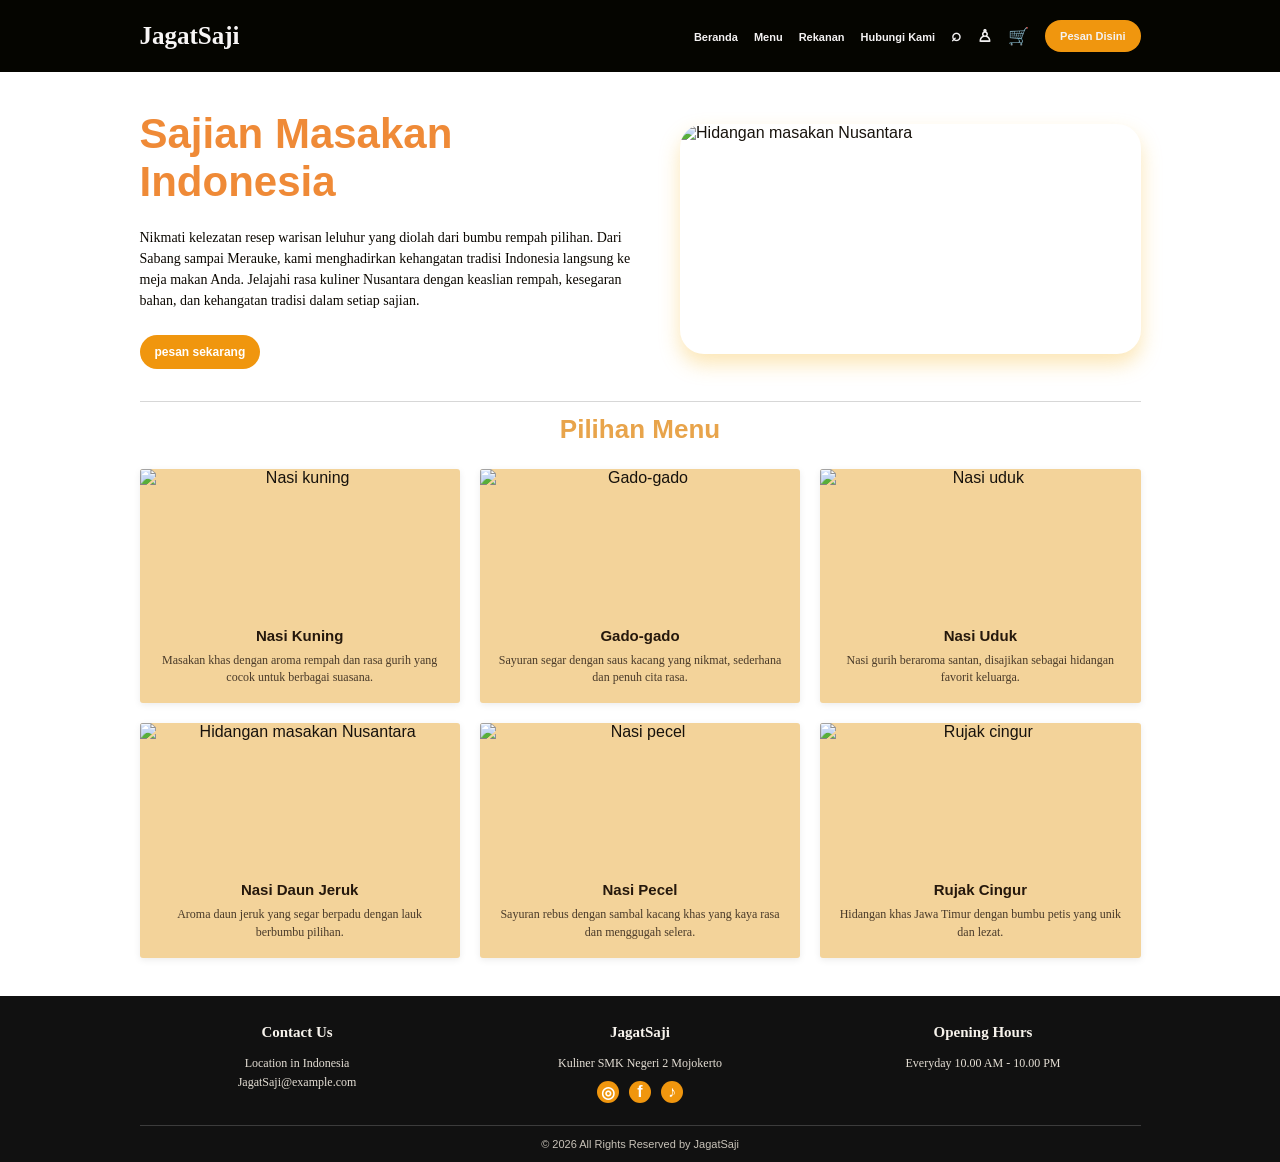
==== index.html @ e6f2bba4 "Update index.html" ====
<!DOCTYPE html>
<html lang="id">
<head>
    <meta charset="UTF-8">
    <meta name="viewport" content="width=device-width, initial-scale=1.0">
    <title>Jagat Saji</title>
    <link rel="stylesheet" href="style.css">
</head>
<body>
    <!-- navbar pembuka -->
    <nav>
        <div class="wrapper navbar">
            <div class="logo"><a href="#home">JagatSaji</a></div>
            <button class="menu-toggle" aria-label="Buka menu" aria-expanded="false">☰</button>
            <div class="menu">
                <ul>
                    <li><a href="#home">Beranda</a></li>
                    <li><a href="#online">Menu</a></li>
                    <li><a href="#offline">Rekanan</a></li>
                    <li><a href="#partner">Hubungi Kami</a></li>
                    <li><a class="icon-link" href="#online" aria-label="Cari">⌕</a></li>
                    <li><a class="icon-link" href="#partner" aria-label="Akun">♙</a></li>
                    <li><a class="icon-link" href="#online" aria-label="Keranjang">🛒</a></li>
                    <li><a href="#online" class="order">Pesan Disini</a></li>
                </ul>
            </div>
        </div>
    </nav>

    <!-- section banner -->
    <main>
        <div class="wrapper">
            <section id="home" class="hero">
                <div class="kolom">
                    <h1>Sajian Masakan Indonesia</h1>
                    <p class="deskripsi">Nikmati kelezatan resep warisan leluhur yang diolah dari bumbu rempah pilihan. Dari Sabang sampai Merauke, kami menghadirkan kehangatan tradisi Indonesia langsung ke meja makan Anda. Jelajahi rasa kuliner Nusantara dengan keaslian rempah, kesegaran bahan, dan kehangatan tradisi dalam setiap sajian.</p>
                    <a href="#online" class="reservasi">pesan sekarang</a>
                </div>
                <img class="gambar" src="images/nusantara.avif" alt="Hidangan masakan Nusantara">
            </section>

            <!-- pilihan menu -->
            <section id="online" class="menu-section">
                <h2>Pilihan Menu</h2>
                <div class="menu-grid">
                    <article class="menu-card">
                        <img src="images/nusantara.jpg" alt="Nasi kuning">
                        <div class="card-content">
                            <h3>Nasi Kuning</h3>
                            <p>Masakan khas dengan aroma rempah dan rasa gurih yang cocok untuk berbagai suasana.</p>
                        </div>
                    </article>
                    <article class="menu-card">
                        <img src="images/gado-gado.jpg" alt="Gado-gado">
                        <div class="card-content">
                            <h3>Gado-gado</h3>
                            <p>Sayuran segar dengan saus kacang yang nikmat, sederhana dan penuh cita rasa.</p>
                        </div>
                    </article>
                    <article class="menu-card">
                        <img src="images/nusantara.avif" alt="Nasi uduk">
                        <div class="card-content">
                            <h3>Nasi Uduk</h3>
                            <p>Nasi gurih beraroma santan, disajikan sebagai hidangan favorit keluarga.</p>
                        </div>
                    </article>
                    <article class="menu-card">
                        <img src="images/nusantara.avif" alt="Hidangan masakan Nusantara" alt="Nasi daun jeruk">
                        <div class="card-content">
                            <h3>Nasi Daun Jeruk</h3>
                            <p>Aroma daun jeruk yang segar berpadu dengan lauk berbumbu pilihan.</p>
                        </div>
                    </article>
                    <article class="menu-card">
                        <img src="images/nasi pecel.jpg" alt="Nasi pecel">
                        <div class="card-content">
                            <h3>Nasi Pecel</h3>
                            <p>Sayuran rebus dengan sambal kacang khas yang kaya rasa dan menggugah selera.</p>
                        </div>
                    </article>
                    <article class="menu-card">
                        <img src="images/gado-gado.jpg" alt="Rujak cingur">
                        <div class="card-content">
                            <h3>Rujak Cingur</h3>
                            <p>Hidangan khas Jawa Timur dengan bumbu petis yang unik dan lezat.</p>
                        </div>
                    </article>
                </div>
            </section>
        </div>
    </main>

    <!-- footer -->
    <footer id="partner">
        <div class="wrapper footer-grid">
            <div>
                <h3>Contact Us</h3>
                <p>Location in Indonesia</p>
                <p>JagatSaji@example.com</p>
            </div>
            <div id="offline">
                <h3>JagatSaji</h3>
                <p>Kuliner SMK Negeri 2 Mojokerto</p>
                <div class="socials"><a href="#partner" aria-label="Instagram">◎</a><a href="#partner" aria-label="Facebook">f</a><a href="#partner" aria-label="TikTok">♪</a></div>
            </div>
            <div>
                <h3>Opening Hours</h3>
                <p>Everyday 10.00 AM - 10.00 PM</p>
            </div>
        </div>
        <p class="copyright">© 2026 All Rights Reserved by JagatSaji</p>
    </footer>

    <script>
        const toggle = document.querySelector(".menu-toggle");
        const menu = document.querySelector(".menu");
        toggle.addEventListener("click", () => {
            const open = menu.classList.toggle("show");
            toggle.setAttribute("aria-expanded", open);
        });
    </script>
</body>
</html>
---- style.css ----
/* awal navbar */
* {
    box-sizing: border-box;
    text-decoration: none;
    margin: 0;
    padding: 0;
}
html { scroll-behavior: smooth; }
body {
    margin: 0;
    padding: 0;
    font-family: Arial, sans-serif;
    color: #17120c;
    background: #fff;
}
.wrapper {
    width: min(1001px, calc(100% - 40px));
    margin: auto;
    position: relative;
}
nav {
    width: 100%;
    background-color: rgb(5, 5, 0);
    position: sticky;
    top: 0;
    z-index: 10;
}
.navbar {
    min-height: 72px;
    display: flex;
    align-items: center;
    justify-content: space-between;
    gap: 20px;
}
.logo a {
    font-size: 25px;
    font-family: Cambria, Cochin, Georgia, "Times New Roman", serif;
    font-weight: 800;
    color: #f8f6f5;
    white-space: nowrap;
}
.menu ul {
    display: flex;
    align-items: center;
    gap: 16px;
    list-style: none;
}
.menu ul li a {
    color: rgb(244, 242, 242);
    font-size: 11px;
    font-weight: bold;
    white-space: nowrap;
}
.menu ul li a:hover { text-decoration: underline; }
.menu ul li .icon-link { font-size: 17px; }
a.order, a.reservasi {
    display: inline-block;
    background: #f0960e;
    border-radius: 20px;
    padding: 10px 15px;
    color: #fff;
    cursor: pointer;
    font-weight: bold;
}
.menu-toggle {
    display: none;
    border: 0;
    background: transparent;
    color: white;
    font-size: 27px;
    cursor: pointer;
}
/* akhir navbar */

/* awal banner */
.hero {
    display: flex;
    align-items: center;
    gap: 34px;
    padding: 38px 0 32px;
    border-bottom: 1px solid #d7d7d7;
}
.kolom { flex: 1; }
.kolom h1 {
    font-family: "Comic Sans MS", "Trebuchet MS", sans-serif;
    font-weight: 700;
    font-size: clamp(30px, 3.5vw, 42px);
    margin-bottom: 20px;
    color: rgba(237, 125, 33, 0.9);
    line-height: 1.15;
}
.kolom .deskripsi {
    font-size: 14px;
    font-family: "Times New Roman", serif;
    color: #0b0700;
    line-height: 1.5;
    margin-bottom: 24px;
}
.gambar {
    width: 46%;
    max-height: 310px;
    min-height: 230px;
    border-radius: 24px;
    object-fit: cover;
    box-shadow: 0 10px 20px rgba(246, 182, 44, 0.35);
    transition: transform 0.3s ease;
}
.gambar:hover { transform: translateY(-4px); }
a.reservasi {
    font-family: Verdana, Geneva, Tahoma, sans-serif;
    font-size: 12px;
}
/* akhir banner */

/* pilihan menu */
.menu-section { padding: 12px 0 38px; }
.menu-section h2 {
    text-align: center;
    color: #e8a44b;
    font-family: "Comic Sans MS", "Trebuchet MS", sans-serif;
    font-size: 26px;
    margin: 0 0 24px;
}
.menu-grid {
    display: grid;
    grid-template-columns: repeat(3, minmax(0, 1fr));
    gap: 20px;
}
.menu-card {
    overflow: hidden;
    background: #f3d39a;
    border-radius: 3px;
    text-align: center;
    box-shadow: 0 2px 7px rgba(0, 0, 0, .08);
    transition: transform .2s ease, box-shadow .2s ease;
}
.menu-card:hover {
    transform: translateY(-4px);
    box-shadow: 0 8px 18px rgba(0, 0, 0, .13);
}
.menu-card img {
    display: block;
    width: 100%;
    height: 145px;
    object-fit: cover;
}
.card-content { padding: 13px 14px 17px; }
.card-content h3 {
    font-size: 15px;
    margin-bottom: 8px;
    color: #25180c;
}
.card-content p {
    font-family: "Times New Roman", serif;
    font-size: 12px;
    line-height: 1.45;
    color: #493a29;
}
/* footer */
footer {
    background: #111;
    color: #f7f3ec;
    padding: 28px 0 12px;
}
.footer-grid {
    display: grid;
    grid-template-columns: repeat(3, 1fr);
    gap: 28px;
    text-align: center;
}
.footer-grid h3 {
    font-family: Georgia, serif;
    font-size: 15px;
    margin-bottom: 13px;
}
.footer-grid p {
    font-family: "Times New Roman", serif;
    font-size: 12px;
    line-height: 1.6;
    color: #e5dfd5;
}
.socials { display: flex; justify-content: center; gap: 10px; margin-top: 8px; }
.socials a {
    display: inline-grid;
    place-items: center;
    width: 22px;
    height: 22px;
    border-radius: 50%;
    background: #f0960e;
    color: white;
    font-weight: bold;
}
.copyright {
    text-align: center;
    border-top: 1px solid #3c3c3c;
    margin: 22px auto 0;
    padding-top: 12px;
    font-size: 11px;
    color: #c8c2b8;
    width: min(1001px, calc(100% - 40px));
}

@media (max-width: 800px) {
    .wrapper { width: min(100% - 32px, 600px); }
    .navbar { min-height: 65px; flex-wrap: wrap; }
    .menu-toggle { display: block; }
    .menu { display: none; width: 100%; padding: 0 0 16px; }
    .menu.show { display: block; }
    .menu ul { align-items: stretch; flex-direction: column; gap: 17px; }
    .menu ul li a { font-size: 14px; }
    .menu ul li .icon-link { display: none; }
    .menu ul li a.order { display: inline-block; width: fit-content; }
    .hero { flex-direction: column; align-items: stretch; gap: 24px; padding-top: 30px; }
    .gambar { width: 100%; max-height: 330px; }
    .kolom h1 { max-width: 450px; }
    .menu-grid { grid-template-columns: repeat(2, minmax(0, 1fr)); }
}
@media (max-width: 500px) {
    .menu-grid { grid-template-columns: 1fr; }
    .menu-card img { height: 190px; }
    .footer-grid { grid-template-columns: 1fr; gap: 24px; }
    .kolom h1 { font-size: 32px; }
}
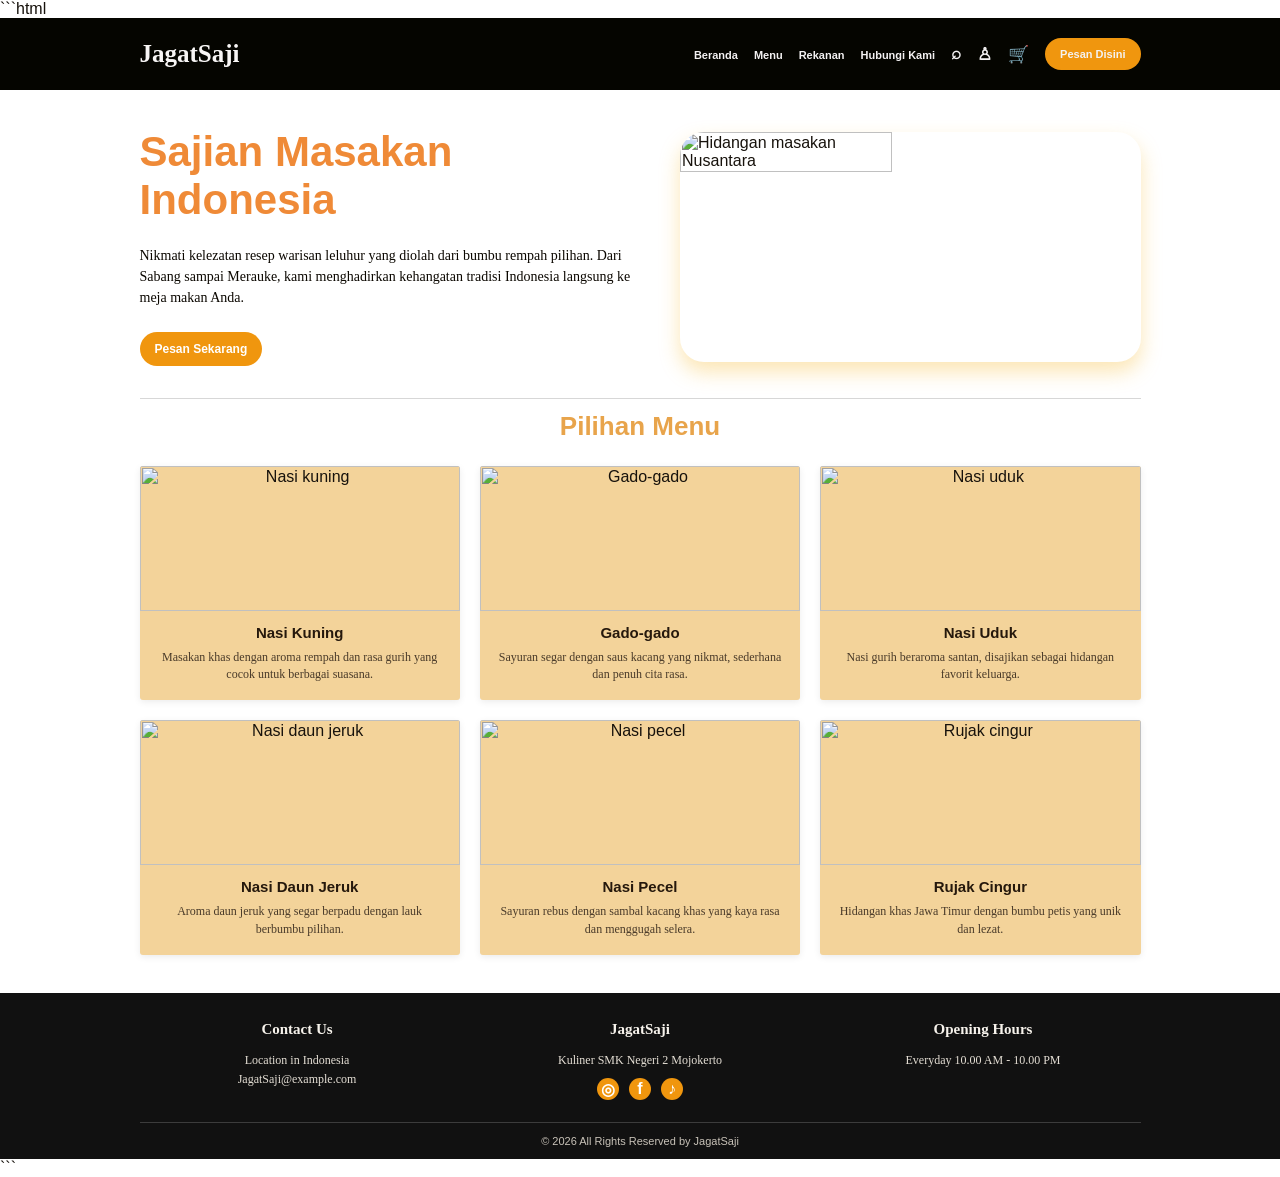
==== commit 6f0afd07: "Update index.html" ====
--- a/index.html
+++ b/index.html
@@ -1,3 +1,4 @@
+```html
 <!DOCTYPE html>
 <html lang="id">
 <head>
@@ -7,11 +8,13 @@
     <link rel="stylesheet" href="style.css">
 </head>
 <body>
-    <!-- navbar pembuka -->
     <nav>
         <div class="wrapper navbar">
             <div class="logo"><a href="#home">JagatSaji</a></div>
-            <button class="menu-toggle" aria-label="Buka menu" aria-expanded="false">☰</button>
+
+            <button class="menu-toggle" aria-label="Buka menu"
+                    aria-expanded="false">☰</button>
+
             <div class="menu">
                 <ul>
                     <li><a href="#home">Beranda</a></li>
@@ -27,70 +30,120 @@
         </div>
     </nav>
 
-    <!-- section banner -->
     <main>
         <div class="wrapper">
+
+            <!-- Banner utama -->
             <section id="home" class="hero">
                 <div class="kolom">
                     <h1>Sajian Masakan Indonesia</h1>
-                    <p class="deskripsi">Nikmati kelezatan resep warisan leluhur yang diolah dari bumbu rempah pilihan. Dari Sabang sampai Merauke, kami menghadirkan kehangatan tradisi Indonesia langsung ke meja makan Anda. Jelajahi rasa kuliner Nusantara dengan keaslian rempah, kesegaran bahan, dan kehangatan tradisi dalam setiap sajian.</p>
-                    <a href="#online" class="reservasi">pesan sekarang</a>
+                    <p class="deskripsi">
+                        Nikmati kelezatan resep warisan leluhur yang diolah
+                        dari bumbu rempah pilihan. Dari Sabang sampai Merauke,
+                        kami menghadirkan kehangatan tradisi Indonesia
+                        langsung ke meja makan Anda.
+                    </p>
+                    <a href="#online" class="reservasi">Pesan Sekarang</a>
                 </div>
-                <img class="gambar" src="images/nusantara.avif" alt="Hidangan masakan Nusantara">
+
+                <img
+                    class="gambar"
+                    src="./images/nusantara.avif"
+                    alt="Hidangan masakan Nusantara"
+                    onerror="this.onerror=null;this.src='https://images.unsplash.com/photo-1547592180-85f173990554?auto=format&fit=crop&w=1000&q=80';"
+                >
             </section>
 
-            <!-- pilihan menu -->
+            <!-- Pilihan menu -->
             <section id="online" class="menu-section">
                 <h2>Pilihan Menu</h2>
+
                 <div class="menu-grid">
+
                     <article class="menu-card">
-                        <img src="images/nusantara.jpg" alt="Nasi kuning">
+                        <img
+                            src="./images/nusantara.jpg"
+                            alt="Nasi kuning"
+                            loading="lazy"
+                            onerror="this.onerror=null;this.src='https://images.unsplash.com/photo-1512058564366-18510be2db19?auto=format&fit=crop&w=800&q=80';"
+                        >
                         <div class="card-content">
                             <h3>Nasi Kuning</h3>
                             <p>Masakan khas dengan aroma rempah dan rasa gurih yang cocok untuk berbagai suasana.</p>
                         </div>
                     </article>
+
                     <article class="menu-card">
-                        <img src="images/gado-gado.jpg" alt="Gado-gado">
+                        <img
+                            src="./images/gado-gado.jpg"
+                            alt="Gado-gado"
+                            loading="lazy"
+                            onerror="this.onerror=null;this.src='https://images.unsplash.com/photo-1512621776951-a57141f2eefd?auto=format&fit=crop&w=800&q=80';"
+                        >
                         <div class="card-content">
                             <h3>Gado-gado</h3>
                             <p>Sayuran segar dengan saus kacang yang nikmat, sederhana dan penuh cita rasa.</p>
                         </div>
                     </article>
+
                     <article class="menu-card">
-                        <img src="images/nusantara.avif" alt="Nasi uduk">
+                        <img
+                            src="./images/nasi-uduk.jpg"
+                            alt="Nasi uduk"
+                            loading="lazy"
+                            onerror="this.onerror=null;this.src='https://images.unsplash.com/photo-1512058564366-18510be2db19?auto=format&fit=crop&w=800&q=80';"
+                        >
                         <div class="card-content">
                             <h3>Nasi Uduk</h3>
                             <p>Nasi gurih beraroma santan, disajikan sebagai hidangan favorit keluarga.</p>
                         </div>
                     </article>
+
                     <article class="menu-card">
-                        <img src="images/nusantara.avif" alt="Hidangan masakan Nusantara" alt="Nasi daun jeruk">
+                        <img
+                            src="./images/nasi-daun-jeruk.jpg"
+                            alt="Nasi daun jeruk"
+                            loading="lazy"
+                            onerror="this.onerror=null;this.src='https://images.unsplash.com/photo-1547592180-85f173990554?auto=format&fit=crop&w=800&q=80';"
+                        >
                         <div class="card-content">
                             <h3>Nasi Daun Jeruk</h3>
                             <p>Aroma daun jeruk yang segar berpadu dengan lauk berbumbu pilihan.</p>
                         </div>
                     </article>
+
                     <article class="menu-card">
-                        <img src="images/nasi pecel.jpg" alt="Nasi pecel">
+                        <img
+                            src="./images/nasi-pecel.jpg"
+                            alt="Nasi pecel"
+                            loading="lazy"
+                            onerror="this.onerror=null;this.src='https://images.unsplash.com/photo-1512621776951-a57141f2eefd?auto=format&fit=crop&w=800&q=80';"
+                        >
                         <div class="card-content">
                             <h3>Nasi Pecel</h3>
                             <p>Sayuran rebus dengan sambal kacang khas yang kaya rasa dan menggugah selera.</p>
                         </div>
                     </article>
+
                     <article class="menu-card">
-                        <img src="images/gado-gado.jpg" alt="Rujak cingur">
+                        <img
+                            src="./images/rujak-cingur.jpg"
+                            alt="Rujak cingur"
+                            loading="lazy"
+                            onerror="this.onerror=null;this.src='https://images.unsplash.com/photo-1547592180-85f173990554?auto=format&fit=crop&w=800&q=80';"
+                        >
                         <div class="card-content">
                             <h3>Rujak Cingur</h3>
                             <p>Hidangan khas Jawa Timur dengan bumbu petis yang unik dan lezat.</p>
                         </div>
                     </article>
+
                 </div>
             </section>
         </div>
     </main>
 
-    <!-- footer -->
+    <!-- Footer -->
     <footer id="partner">
         <div class="wrapper footer-grid">
             <div>
@@ -98,26 +151,35 @@
                 <p>Location in Indonesia</p>
                 <p>JagatSaji@example.com</p>
             </div>
+
             <div id="offline">
                 <h3>JagatSaji</h3>
                 <p>Kuliner SMK Negeri 2 Mojokerto</p>
-                <div class="socials"><a href="#partner" aria-label="Instagram">◎</a><a href="#partner" aria-label="Facebook">f</a><a href="#partner" aria-label="TikTok">♪</a></div>
+                <div class="socials">
+                    <a href="#partner" aria-label="Instagram">◎</a>
+                    <a href="#partner" aria-label="Facebook">f</a>
+                    <a href="#partner" aria-label="TikTok">♪</a>
+                </div>
             </div>
+
             <div>
                 <h3>Opening Hours</h3>
                 <p>Everyday 10.00 AM - 10.00 PM</p>
             </div>
         </div>
+
         <p class="copyright">© 2026 All Rights Reserved by JagatSaji</p>
     </footer>
 
     <script>
         const toggle = document.querySelector(".menu-toggle");
         const menu = document.querySelector(".menu");
+
         toggle.addEventListener("click", () => {
             const open = menu.classList.toggle("show");
-            toggle.setAttribute("aria-expanded", open);
+            toggle.setAttribute("aria-expanded", String(open));
         });
     </script>
 </body>
 </html>
+```
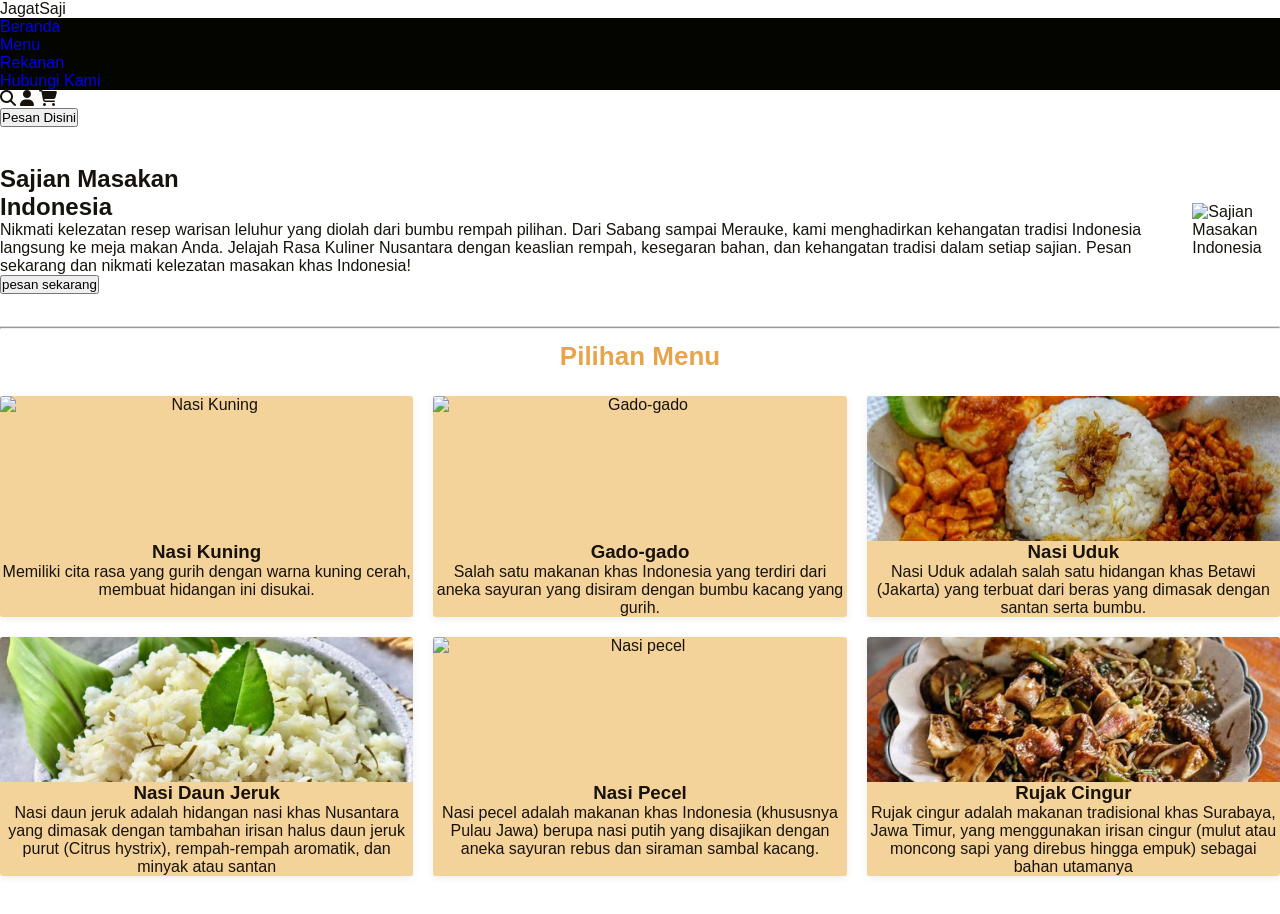
==== commit ccde7293: "Update index.html" ====
--- a/index.html
+++ b/index.html
@@ -1,185 +1,101 @@
-```html
 <!DOCTYPE html>
 <html lang="id">
 <head>
     <meta charset="UTF-8">
     <meta name="viewport" content="width=device-width, initial-scale=1.0">
-    <title>Jagat Saji</title>
+    <title>JagatSaji - Katalog Menu</title>
+    <link href="https://fonts.googleapis.com/css2?family=Poppins:wght@400;500;600;700&display=swap" rel="stylesheet">
+    <link rel="stylesheet" href="https://cdnjs.cloudflare.com/ajax/libs/font-awesome/6.4.0/css/all.min.css">
     <link rel="stylesheet" href="style.css">
 </head>
 <body>
-    <nav>
-        <div class="wrapper navbar">
-            <div class="logo"><a href="#home">JagatSaji</a></div>
+  
+    <header>
+        <div class="logo">JagatSaji</div>
+        <nav>
+            <ul>
+                <li><a href="#" class="active">Beranda</a></li>
+                <li><a href="#">Menu</a></li>
+                <li><a href="#">Rekanan</a></li>
+                <li><a href="#">Hubungi Kami</a></li>
+            </ul>
+        </nav>
+        <div class="header-right">
+            <div class="icons">
+                <i class="fas fa-search"></i>
+                <i class="fas fa-user"></i>
+                <i class="fas fa-shopping-cart"></i>
+            </div>
+            <button class="btn-order">Pesan Disini</button>
+        </div>
+    </header>
 
-            <button class="menu-toggle" aria-label="Buka menu"
-                    aria-expanded="false">☰</button>
+    <main class="container">
+        
+        <section class="hero">
+            <div class="hero-text">
+                <h1>Sajian Masakan<br>Indonesia</h1>
+                <p>
+                    Nikmati kelezatan resep warisan leluhur yang diolah dari bumbu rempah pilihan. 
+                    Dari Sabang sampai Merauke, kami menghadirkan kehangatan tradisi Indonesia 
+                    langsung ke meja makan Anda. Jelajah Rasa Kuliner Nusantara dengan keaslian 
+                    rempah, kesegaran bahan, dan kehangatan tradisi dalam setiap sajian. 
+                    Pesan sekarang dan nikmati kelezatan masakan khas Indonesia!
+                </p>
+                <button class="btn-hero">pesan sekarang</button>
+            </div>
+            <div class="hero-image">
+                <img src="https://images.unsplash.com/photo-1626777552726-4a6b54c97e46?auto=format&fit=crop&w=800&q=80" alt="Sajian Masakan Indonesia">
+            </div>
+        </section>
 
-            <div class="menu">
-                <ul>
-                    <li><a href="#home">Beranda</a></li>
-                    <li><a href="#online">Menu</a></li>
-                    <li><a href="#offline">Rekanan</a></li>
-                    <li><a href="#partner">Hubungi Kami</a></li>
-                    <li><a class="icon-link" href="#online" aria-label="Cari">⌕</a></li>
-                    <li><a class="icon-link" href="#partner" aria-label="Akun">♙</a></li>
-                    <li><a class="icon-link" href="#online" aria-label="Keranjang">🛒</a></li>
-                    <li><a href="#online" class="order">Pesan Disini</a></li>
-                </ul>
-            </div>
-        </div>
-    </nav>
+        <hr class="divider">
 
-    <main>
-        <div class="wrapper">
+        <section class="menu-section">
+            <h2 class="menu-title">Pilihan Menu</h2>
 
-            <!-- Banner utama -->
-            <section id="home" class="hero">
-                <div class="kolom">
-                    <h1>Sajian Masakan Indonesia</h1>
-                    <p class="deskripsi">
-                        Nikmati kelezatan resep warisan leluhur yang diolah
-                        dari bumbu rempah pilihan. Dari Sabang sampai Merauke,
-                        kami menghadirkan kehangatan tradisi Indonesia
-                        langsung ke meja makan Anda.
-                    </p>
-                    <a href="#online" class="reservasi">Pesan Sekarang</a>
+            <div class="menu-grid">
+                
+                <div class="menu-card">
+                    <img src="Nusantara.jpg" alt="Nasi Kuning">
+                    <h3>Nasi Kuning</h3>
+                    <p>Memiliki cita rasa yang gurih dengan warna kuning cerah, membuat hidangan ini disukai.</p>
                 </div>
 
-                <img
-                    class="gambar"
-                    src="./images/nusantara.avif"
-                    alt="Hidangan masakan Nusantara"
-                    onerror="this.onerror=null;this.src='https://images.unsplash.com/photo-1547592180-85f173990554?auto=format&fit=crop&w=1000&q=80';"
-                >
-            </section>
+                
+                <div class="menu-card">
+                    <img src="gado-gado.jpg" alt="Gado-gado">
+                    <h3>Gado-gado</h3>
+                    <p>Salah satu makanan khas Indonesia yang terdiri dari aneka sayuran yang disiram dengan bumbu kacang yang gurih.</p>
+                </div>
 
-            <!-- Pilihan menu -->
-            <section id="online" class="menu-section">
-                <h2>Pilihan Menu</h2>
+                <div class="menu-card">
+                    <img src="nasi uduk.jpg" alt="Nasi Uduk">
+                    <h3>Nasi Uduk</h3>
+                    <p>Nasi Uduk adalah salah satu hidangan khas Betawi (Jakarta) yang terbuat dari beras yang dimasak dengan santan serta bumbu.</p>
+                </div>
 
-                <div class="menu-grid">
+                    <div class="menu-card">
+                    <img src="nasi daun jeruk.jpg" alt="Nasi daun jeruk">
+                    <h3>Nasi Daun Jeruk</h3>Nasi daun jeruk adalah hidangan nasi khas Nusantara yang dimasak dengan tambahan irisan halus daun jeruk purut (Citrus hystrix), rempah-rempah aromatik, dan minyak atau santan</p>
+                    </div>
 
-                    <article class="menu-card">
-                        <img
-                            src="./images/nusantara.jpg"
-                            alt="Nasi kuning"
-                            loading="lazy"
-                            onerror="this.onerror=null;this.src='https://images.unsplash.com/photo-1512058564366-18510be2db19?auto=format&fit=crop&w=800&q=80';"
-                        >
-                        <div class="card-content">
-                            <h3>Nasi Kuning</h3>
-                            <p>Masakan khas dengan aroma rempah dan rasa gurih yang cocok untuk berbagai suasana.</p>
-                        </div>
-                    </article>
+                <div class="menu-card">
+                    <img src="nasi pecel.jpg" alt="Nasi pecel">
+                    <h3>Nasi Pecel</h3>
+                    <p>Nasi pecel adalah makanan khas Indonesia (khususnya Pulau Jawa) berupa nasi putih yang disajikan dengan aneka sayuran rebus dan siraman sambal kacang.</p>
+                </div>
 
-                    <article class="menu-card">
-                        <img
-                            src="./images/gado-gado.jpg"
-                            alt="Gado-gado"
-                            loading="lazy"
-                            onerror="this.onerror=null;this.src='https://images.unsplash.com/photo-1512621776951-a57141f2eefd?auto=format&fit=crop&w=800&q=80';"
-                        >
-                        <div class="card-content">
-                            <h3>Gado-gado</h3>
-                            <p>Sayuran segar dengan saus kacang yang nikmat, sederhana dan penuh cita rasa.</p>
-                        </div>
-                    </article>
+                <div class="menu-card">
+                    <img src="rujak cingur.jpg" alt="Rujak cingur">
+                    <h3>Rujak Cingur</h3>
+                    <p>Rujak cingur adalah makanan tradisional khas Surabaya, Jawa Timur, yang menggunakan irisan cingur (mulut atau moncong sapi yang direbus hingga empuk) sebagai bahan utamanya</p>
+                </div>
+            </div>
+        </section>
 
-                    <article class="menu-card">
-                        <img
-                            src="./images/nasi-uduk.jpg"
-                            alt="Nasi uduk"
-                            loading="lazy"
-                            onerror="this.onerror=null;this.src='https://images.unsplash.com/photo-1512058564366-18510be2db19?auto=format&fit=crop&w=800&q=80';"
-                        >
-                        <div class="card-content">
-                            <h3>Nasi Uduk</h3>
-                            <p>Nasi gurih beraroma santan, disajikan sebagai hidangan favorit keluarga.</p>
-                        </div>
-                    </article>
-
-                    <article class="menu-card">
-                        <img
-                            src="./images/nasi-daun-jeruk.jpg"
-                            alt="Nasi daun jeruk"
-                            loading="lazy"
-                            onerror="this.onerror=null;this.src='https://images.unsplash.com/photo-1547592180-85f173990554?auto=format&fit=crop&w=800&q=80';"
-                        >
-                        <div class="card-content">
-                            <h3>Nasi Daun Jeruk</h3>
-                            <p>Aroma daun jeruk yang segar berpadu dengan lauk berbumbu pilihan.</p>
-                        </div>
-                    </article>
-
-                    <article class="menu-card">
-                        <img
-                            src="./images/nasi-pecel.jpg"
-                            alt="Nasi pecel"
-                            loading="lazy"
-                            onerror="this.onerror=null;this.src='https://images.unsplash.com/photo-1512621776951-a57141f2eefd?auto=format&fit=crop&w=800&q=80';"
-                        >
-                        <div class="card-content">
-                            <h3>Nasi Pecel</h3>
-                            <p>Sayuran rebus dengan sambal kacang khas yang kaya rasa dan menggugah selera.</p>
-                        </div>
-                    </article>
-
-                    <article class="menu-card">
-                        <img
-                            src="./images/rujak-cingur.jpg"
-                            alt="Rujak cingur"
-                            loading="lazy"
-                            onerror="this.onerror=null;this.src='https://images.unsplash.com/photo-1547592180-85f173990554?auto=format&fit=crop&w=800&q=80';"
-                        >
-                        <div class="card-content">
-                            <h3>Rujak Cingur</h3>
-                            <p>Hidangan khas Jawa Timur dengan bumbu petis yang unik dan lezat.</p>
-                        </div>
-                    </article>
-
-                </div>
-            </section>
-        </div>
     </main>
 
-    <!-- Footer -->
-    <footer id="partner">
-        <div class="wrapper footer-grid">
-            <div>
-                <h3>Contact Us</h3>
-                <p>Location in Indonesia</p>
-                <p>JagatSaji@example.com</p>
-            </div>
-
-            <div id="offline">
-                <h3>JagatSaji</h3>
-                <p>Kuliner SMK Negeri 2 Mojokerto</p>
-                <div class="socials">
-                    <a href="#partner" aria-label="Instagram">◎</a>
-                    <a href="#partner" aria-label="Facebook">f</a>
-                    <a href="#partner" aria-label="TikTok">♪</a>
-                </div>
-            </div>
-
-            <div>
-                <h3>Opening Hours</h3>
-                <p>Everyday 10.00 AM - 10.00 PM</p>
-            </div>
-        </div>
-
-        <p class="copyright">© 2026 All Rights Reserved by JagatSaji</p>
-    </footer>
-
-    <script>
-        const toggle = document.querySelector(".menu-toggle");
-        const menu = document.querySelector(".menu");
-
-        toggle.addEventListener("click", () => {
-            const open = menu.classList.toggle("show");
-            toggle.setAttribute("aria-expanded", String(open));
-        });
-    </script>
 </body>
-</html>
-```
+  </html>
+  
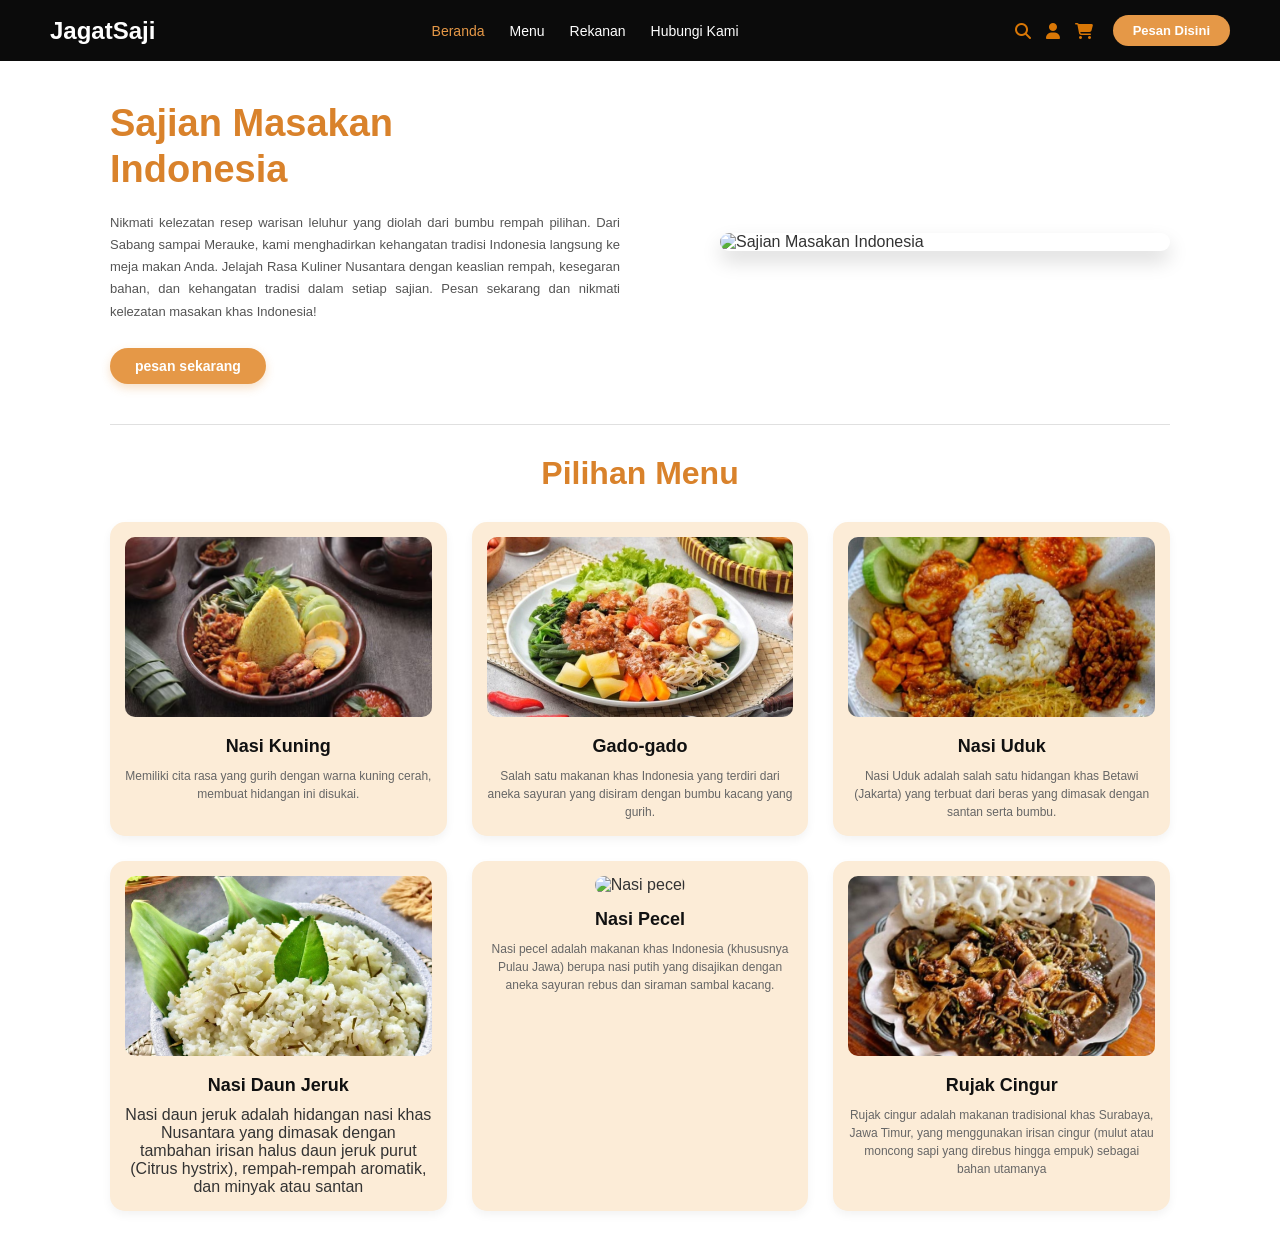
==== commit 48509d28: "Fix HTML formatting and ensure proper structure" ====
--- a/index.html
+++ b/index.html
@@ -1,101 +1,101 @@
-<!DOCTYPE html>
-<html lang="id">
-<head>
-    <meta charset="UTF-8">
-    <meta name="viewport" content="width=device-width, initial-scale=1.0">
-    <title>JagatSaji - Katalog Menu</title>
-    <link href="https://fonts.googleapis.com/css2?family=Poppins:wght@400;500;600;700&display=swap" rel="stylesheet">
-    <link rel="stylesheet" href="https://cdnjs.cloudflare.com/ajax/libs/font-awesome/6.4.0/css/all.min.css">
-    <link rel="stylesheet" href="style.css">
-</head>
-<body>
-  
-    <header>
-        <div class="logo">JagatSaji</div>
-        <nav>
-            <ul>
-                <li><a href="#" class="active">Beranda</a></li>
-                <li><a href="#">Menu</a></li>
-                <li><a href="#">Rekanan</a></li>
-                <li><a href="#">Hubungi Kami</a></li>
-            </ul>
-        </nav>
-        <div class="header-right">
-            <div class="icons">
-                <i class="fas fa-search"></i>
-                <i class="fas fa-user"></i>
-                <i class="fas fa-shopping-cart"></i>
-            </div>
-            <button class="btn-order">Pesan Disini</button>
-        </div>
-    </header>
-
-    <main class="container">
-        
-        <section class="hero">
-            <div class="hero-text">
-                <h1>Sajian Masakan<br>Indonesia</h1>
-                <p>
-                    Nikmati kelezatan resep warisan leluhur yang diolah dari bumbu rempah pilihan. 
-                    Dari Sabang sampai Merauke, kami menghadirkan kehangatan tradisi Indonesia 
-                    langsung ke meja makan Anda. Jelajah Rasa Kuliner Nusantara dengan keaslian 
-                    rempah, kesegaran bahan, dan kehangatan tradisi dalam setiap sajian. 
-                    Pesan sekarang dan nikmati kelezatan masakan khas Indonesia!
-                </p>
-                <button class="btn-hero">pesan sekarang</button>
-            </div>
-            <div class="hero-image">
-                <img src="https://images.unsplash.com/photo-1626777552726-4a6b54c97e46?auto=format&fit=crop&w=800&q=80" alt="Sajian Masakan Indonesia">
-            </div>
-        </section>
-
-        <hr class="divider">
-
-        <section class="menu-section">
-            <h2 class="menu-title">Pilihan Menu</h2>
-
-            <div class="menu-grid">
-                
-                <div class="menu-card">
-                    <img src="Nusantara.jpg" alt="Nasi Kuning">
-                    <h3>Nasi Kuning</h3>
-                    <p>Memiliki cita rasa yang gurih dengan warna kuning cerah, membuat hidangan ini disukai.</p>
-                </div>
-
-                
-                <div class="menu-card">
-                    <img src="gado-gado.jpg" alt="Gado-gado">
-                    <h3>Gado-gado</h3>
-                    <p>Salah satu makanan khas Indonesia yang terdiri dari aneka sayuran yang disiram dengan bumbu kacang yang gurih.</p>
-                </div>
-
-                <div class="menu-card">
-                    <img src="nasi uduk.jpg" alt="Nasi Uduk">
-                    <h3>Nasi Uduk</h3>
-                    <p>Nasi Uduk adalah salah satu hidangan khas Betawi (Jakarta) yang terbuat dari beras yang dimasak dengan santan serta bumbu.</p>
-                </div>
-
-                    <div class="menu-card">
-                    <img src="nasi daun jeruk.jpg" alt="Nasi daun jeruk">
-                    <h3>Nasi Daun Jeruk</h3>Nasi daun jeruk adalah hidangan nasi khas Nusantara yang dimasak dengan tambahan irisan halus daun jeruk purut (Citrus hystrix), rempah-rempah aromatik, dan minyak atau santan</p>
-                    </div>
-
-                <div class="menu-card">
-                    <img src="nasi pecel.jpg" alt="Nasi pecel">
-                    <h3>Nasi Pecel</h3>
-                    <p>Nasi pecel adalah makanan khas Indonesia (khususnya Pulau Jawa) berupa nasi putih yang disajikan dengan aneka sayuran rebus dan siraman sambal kacang.</p>
-                </div>
-
-                <div class="menu-card">
-                    <img src="rujak cingur.jpg" alt="Rujak cingur">
-                    <h3>Rujak Cingur</h3>
-                    <p>Rujak cingur adalah makanan tradisional khas Surabaya, Jawa Timur, yang menggunakan irisan cingur (mulut atau moncong sapi yang direbus hingga empuk) sebagai bahan utamanya</p>
-                </div>
-            </div>
-        </section>
-
-    </main>
-
-</body>
-  </html>
-  
+<!DOCTYPE html>
+<html lang="id">
+<head>
+    <meta charset="UTF-8">
+    <meta name="viewport" content="width=device-width, initial-scale=1.0">
+    <title>JagatSaji - Katalog Menu</title>
+    <link href="https://fonts.googleapis.com/css2?family=Poppins:wght@400;500;600;700&display=swap" rel="stylesheet">
+    <link rel="stylesheet" href="https://cdnjs.cloudflare.com/ajax/libs/font-awesome/6.4.0/css/all.min.css">
+    <link rel="stylesheet" href="style.css">
+</head>
+<body>
+  
+    <header>
+        <div class="logo">JagatSaji</div>
+        <nav>
+            <ul>
+                <li><a href="#" class="active">Beranda</a></li>
+                <li><a href="#">Menu</a></li>
+                <li><a href="#">Rekanan</a></li>
+                <li><a href="#">Hubungi Kami</a></li>
+            </ul>
+        </nav>
+        <div class="header-right">
+            <div class="icons">
+                <i class="fas fa-search"></i>
+                <i class="fas fa-user"></i>
+                <i class="fas fa-shopping-cart"></i>
+            </div>
+            <button class="btn-order">Pesan Disini</button>
+        </div>
+    </header>
+
+    <main class="container">
+        
+        <section class="hero">
+            <div class="hero-text">
+                <h1>Sajian Masakan<br>Indonesia</h1>
+                <p>
+                    Nikmati kelezatan resep warisan leluhur yang diolah dari bumbu rempah pilihan. 
+                    Dari Sabang sampai Merauke, kami menghadirkan kehangatan tradisi Indonesia 
+                    langsung ke meja makan Anda. Jelajah Rasa Kuliner Nusantara dengan keaslian 
+                    rempah, kesegaran bahan, dan kehangatan tradisi dalam setiap sajian. 
+                    Pesan sekarang dan nikmati kelezatan masakan khas Indonesia!
+                </p>
+                <button class="btn-hero">pesan sekarang</button>
+            </div>
+            <div class="hero-image">
+                <img src="https://images.unsplash.com/photo-1626777552726-4a6b54c97e46?auto=format&fit=crop&w=800&q=80" alt="Sajian Masakan Indonesia">
+            </div>
+        </section>
+
+        <hr class="divider">
+
+        <section class="menu-section">
+            <h2 class="menu-title">Pilihan Menu</h2>
+
+            <div class="menu-grid">
+                
+                <div class="menu-card">
+                    <img src="Nusantara.jpg" alt="Nasi Kuning">
+                    <h3>Nasi Kuning</h3>
+                    <p>Memiliki cita rasa yang gurih dengan warna kuning cerah, membuat hidangan ini disukai.</p>
+                </div>
+
+                
+                <div class="menu-card">
+                    <img src="gado-gado.jpg" alt="Gado-gado">
+                    <h3>Gado-gado</h3>
+                    <p>Salah satu makanan khas Indonesia yang terdiri dari aneka sayuran yang disiram dengan bumbu kacang yang gurih.</p>
+                </div>
+
+                <div class="menu-card">
+                    <img src="nasi uduk.jpg" alt="Nasi Uduk">
+                    <h3>Nasi Uduk</h3>
+                    <p>Nasi Uduk adalah salah satu hidangan khas Betawi (Jakarta) yang terbuat dari beras yang dimasak dengan santan serta bumbu.</p>
+                </div>
+
+                    <div class="menu-card">
+                    <img src="nasi daun jeruk.jpg" alt="Nasi daun jeruk">
+                    <h3>Nasi Daun Jeruk</h3>Nasi daun jeruk adalah hidangan nasi khas Nusantara yang dimasak dengan tambahan irisan halus daun jeruk purut (Citrus hystrix), rempah-rempah aromatik, dan minyak atau santan</p>
+                    </div>
+
+                <div class="menu-card">
+                    <img src="nasi pecel.jpg" alt="Nasi pecel">
+                    <h3>Nasi Pecel</h3>
+                    <p>Nasi pecel adalah makanan khas Indonesia (khususnya Pulau Jawa) berupa nasi putih yang disajikan dengan aneka sayuran rebus dan siraman sambal kacang.</p>
+                </div>
+
+                <div class="menu-card">
+                    <img src="rujak cingur.jpg" alt="Rujak cingur">
+                    <h3>Rujak Cingur</h3>
+                    <p>Rujak cingur adalah makanan tradisional khas Surabaya, Jawa Timur, yang menggunakan irisan cingur (mulut atau moncong sapi yang direbus hingga empuk) sebagai bahan utamanya</p>
+                </div>
+            </div>
+        </section>
+
+    </main>
+
+</body>
+  </html>
+  
--- a/style.css
+++ b/style.css
@@ -1,223 +1,217 @@
-/* awal navbar */
+/* Tetapan Asas & Reset CSS */
 * {
-    box-sizing: border-box;
-    text-decoration: none;
     margin: 0;
     padding: 0;
-}
-html { scroll-behavior: smooth; }
+    box-sizing: border-box;
+    font-family: 'Poppins', sans-serif;
+}
+
 body {
-    margin: 0;
-    padding: 0;
-    font-family: Arial, sans-serif;
-    color: #17120c;
-    background: #fff;
-}
-.wrapper {
-    width: min(1001px, calc(100% - 40px));
-    margin: auto;
-    position: relative;
-}
-nav {
-    width: 100%;
-    background-color: rgb(5, 5, 0);
-    position: sticky;
-    top: 0;
-    z-index: 10;
-}
-.navbar {
-    min-height: 72px;
+    background-color: #ffffff;
+    color: #333333;
+}
+
+/* Reka Bentuk Header / Navbar */
+header {
+    background-color: #0b0b0b;
+    display: flex;
+    justify-content: space-between;
+    align-items: center;
+    padding: 15px 50px;
+    color: #ffffff;
+}
+
+.logo {
+    font-size: 24px;
+    font-weight: 700;
+}
+
+nav ul {
+    display: flex;
+    list-style: none;
+    gap: 25px;
+}
+
+nav ul li a {
+    color: #ffffff;
+    text-decoration: none;
+    font-size: 14px;
+    transition: color 0.3s;
+}
+
+nav ul li a:hover,
+nav ul li a.active {
+    color: #e59847;
+}
+
+.header-right {
+    display: flex;
+    align-items: center;
+    gap: 20px;
+}
+
+.icons {
+    display: flex;
+    gap: 15px;
+    color: #d97706;
+    font-size: 16px;
+    cursor: pointer;
+}
+
+.btn-order {
+    background-color: #e59847;
+    color: #ffffff;
+    border: none;
+    padding: 8px 20px;
+    border-radius: 20px;
+    font-size: 13px;
+    font-weight: 600;
+    cursor: pointer;
+    transition: background-color 0.3s;
+}
+
+.btn-order:hover {
+    background-color: #d28131;
+}
+
+/* Bekas Utama (Container) */
+.container {
+    max-width: 1100px;
+    margin: 0 auto;
+    padding: 40px 20px;
+}
+
+/* Bahagian Hero / Pengenalan */
+.hero {
     display: flex;
     align-items: center;
     justify-content: space-between;
-    gap: 20px;
-}
-.logo a {
-    font-size: 25px;
-    font-family: Cambria, Cochin, Georgia, "Times New Roman", serif;
-    font-weight: 800;
-    color: #f8f6f5;
-    white-space: nowrap;
-}
-.menu ul {
-    display: flex;
-    align-items: center;
-    gap: 16px;
-    list-style: none;
-}
-.menu ul li a {
-    color: rgb(244, 242, 242);
-    font-size: 11px;
-    font-weight: bold;
-    white-space: nowrap;
-}
-.menu ul li a:hover { text-decoration: underline; }
-.menu ul li .icon-link { font-size: 17px; }
-a.order, a.reservasi {
-    display: inline-block;
-    background: #f0960e;
+    gap: 40px;
+    margin-bottom: 40px;
+}
+
+.hero-text {
+    flex: 1;
+}
+
+.hero-text h1 {
+    font-size: 38px;
+    color: #d9822b;
+    line-height: 1.2;
+    margin-bottom: 20px;
+    font-weight: 700;
+}
+
+.hero-text p {
+    font-size: 13px;
+    color: #555555;
+    line-height: 1.7;
+    margin-bottom: 25px;
+    text-align: justify;
+}
+
+.btn-hero {
+    background-color: #e59847;
+    color: #ffffff;
+    border: none;
+    padding: 10px 25px;
     border-radius: 20px;
-    padding: 10px 15px;
-    color: #fff;
+    font-size: 14px;
+    font-weight: 600;
     cursor: pointer;
-    font-weight: bold;
-}
-.menu-toggle {
-    display: none;
-    border: 0;
-    background: transparent;
-    color: white;
-    font-size: 27px;
-    cursor: pointer;
-}
-/* akhir navbar */
-
-/* awal banner */
-.hero {
-    display: flex;
-    align-items: center;
-    gap: 34px;
-    padding: 38px 0 32px;
-    border-bottom: 1px solid #d7d7d7;
-}
-.kolom { flex: 1; }
-.kolom h1 {
-    font-family: "Comic Sans MS", "Trebuchet MS", sans-serif;
-    font-weight: 700;
-    font-size: clamp(30px, 3.5vw, 42px);
-    margin-bottom: 20px;
-    color: rgba(237, 125, 33, 0.9);
-    line-height: 1.15;
-}
-.kolom .deskripsi {
-    font-size: 14px;
-    font-family: "Times New Roman", serif;
-    color: #0b0700;
-    line-height: 1.5;
-    margin-bottom: 24px;
-}
-.gambar {
-    width: 46%;
-    max-height: 310px;
-    min-height: 230px;
-    border-radius: 24px;
+    box-shadow: 0 4px 10px rgba(229, 152, 71, 0.3);
+    transition: background-color 0.3s;
+}
+
+.btn-hero:hover {
+    background-color: #d28131;
+}
+
+.hero-image {
+    flex: 1;
+    display: flex;
+    justify-content: flex-end;
+}
+
+.hero-image img {
+    width: 100%;
+    max-width: 450px;
+    border-radius: 25px;
+    box-shadow: 0 10px 20px rgba(0, 0, 0, 0.15);
     object-fit: cover;
-    box-shadow: 0 10px 20px rgba(246, 182, 44, 0.35);
-    transition: transform 0.3s ease;
-}
-.gambar:hover { transform: translateY(-4px); }
-a.reservasi {
-    font-family: Verdana, Geneva, Tahoma, sans-serif;
-    font-size: 12px;
-}
-/* akhir banner */
-
-/* pilihan menu */
-.menu-section { padding: 12px 0 38px; }
-.menu-section h2 {
+}
+
+/* Garisan Pemisah */
+.divider {
+    border: none;
+    border-top: 1px solid #e0e0e0;
+    margin: 30px 0;
+}
+
+/* Bahagian Pilihan Menu */
+.menu-section {
     text-align: center;
-    color: #e8a44b;
-    font-family: "Comic Sans MS", "Trebuchet MS", sans-serif;
-    font-size: 26px;
-    margin: 0 0 24px;
-}
+}
+
+.menu-title {
+    font-size: 32px;
+    color: #d9822b;
+    margin-bottom: 30px;
+    font-weight: 700;
+}
+
 .menu-grid {
     display: grid;
-    grid-template-columns: repeat(3, minmax(0, 1fr));
-    gap: 20px;
-}
+    grid-template-columns: repeat(3, 1fr);
+    gap: 25px;
+}
+
 .menu-card {
-    overflow: hidden;
-    background: #f3d39a;
-    border-radius: 3px;
+    background-color: #fcecd7;
+    border-radius: 15px;
+    padding: 15px;
     text-align: center;
-    box-shadow: 0 2px 7px rgba(0, 0, 0, .08);
-    transition: transform .2s ease, box-shadow .2s ease;
-}
+    box-shadow: 0 4px 10px rgba(0, 0, 0, 0.05);
+    transition: transform 0.3s;
+}
+
 .menu-card:hover {
-    transform: translateY(-4px);
-    box-shadow: 0 8px 18px rgba(0, 0, 0, .13);
-}
+    transform: translateY(-5px);
+}
+
 .menu-card img {
-    display: block;
     width: 100%;
-    height: 145px;
+    height: 180px;
     object-fit: cover;
-}
-.card-content { padding: 13px 14px 17px; }
-.card-content h3 {
-    font-size: 15px;
-    margin-bottom: 8px;
-    color: #25180c;
-}
-.card-content p {
-    font-family: "Times New Roman", serif;
+    border-radius: 10px;
+    margin-bottom: 15px;
+}
+
+.menu-card h3 {
+    font-size: 18px;
+    color: #111111;
+    margin-bottom: 10px;
+    font-weight: 700;
+}
+
+.menu-card p {
     font-size: 12px;
-    line-height: 1.45;
-    color: #493a29;
-}
-/* footer */
-footer {
-    background: #111;
-    color: #f7f3ec;
-    padding: 28px 0 12px;
-}
-.footer-grid {
-    display: grid;
-    grid-template-columns: repeat(3, 1fr);
-    gap: 28px;
-    text-align: center;
-}
-.footer-grid h3 {
-    font-family: Georgia, serif;
-    font-size: 15px;
-    margin-bottom: 13px;
-}
-.footer-grid p {
-    font-family: "Times New Roman", serif;
-    font-size: 12px;
-    line-height: 1.6;
-    color: #e5dfd5;
-}
-.socials { display: flex; justify-content: center; gap: 10px; margin-top: 8px; }
-.socials a {
-    display: inline-grid;
-    place-items: center;
-    width: 22px;
-    height: 22px;
-    border-radius: 50%;
-    background: #f0960e;
-    color: white;
-    font-weight: bold;
-}
-.copyright {
-    text-align: center;
-    border-top: 1px solid #3c3c3c;
-    margin: 22px auto 0;
-    padding-top: 12px;
-    font-size: 11px;
-    color: #c8c2b8;
-    width: min(1001px, calc(100% - 40px));
-}
-
-@media (max-width: 800px) {
-    .wrapper { width: min(100% - 32px, 600px); }
-    .navbar { min-height: 65px; flex-wrap: wrap; }
-    .menu-toggle { display: block; }
-    .menu { display: none; width: 100%; padding: 0 0 16px; }
-    .menu.show { display: block; }
-    .menu ul { align-items: stretch; flex-direction: column; gap: 17px; }
-    .menu ul li a { font-size: 14px; }
-    .menu ul li .icon-link { display: none; }
-    .menu ul li a.order { display: inline-block; width: fit-content; }
-    .hero { flex-direction: column; align-items: stretch; gap: 24px; padding-top: 30px; }
-    .gambar { width: 100%; max-height: 330px; }
-    .kolom h1 { max-width: 450px; }
-    .menu-grid { grid-template-columns: repeat(2, minmax(0, 1fr)); }
-}
-@media (max-width: 500px) {
-    .menu-grid { grid-template-columns: 1fr; }
-    .menu-card img { height: 190px; }
-    .footer-grid { grid-template-columns: 1fr; gap: 24px; }
-    .kolom h1 { font-size: 32px; }
-}
+    color: #666666;
+    line-height: 1.5;
+}
+
+/* Responsif untuk Peranti Mudah Alih */
+@media (max-width: 768px) {
+    header {
+        flex-direction: column;
+        gap: 15px;
+    }
+
+    .hero {
+        flex-direction: column;
+    }
+
+    .menu-grid {
+        grid-template-columns: 1fr;
+    }
+  }
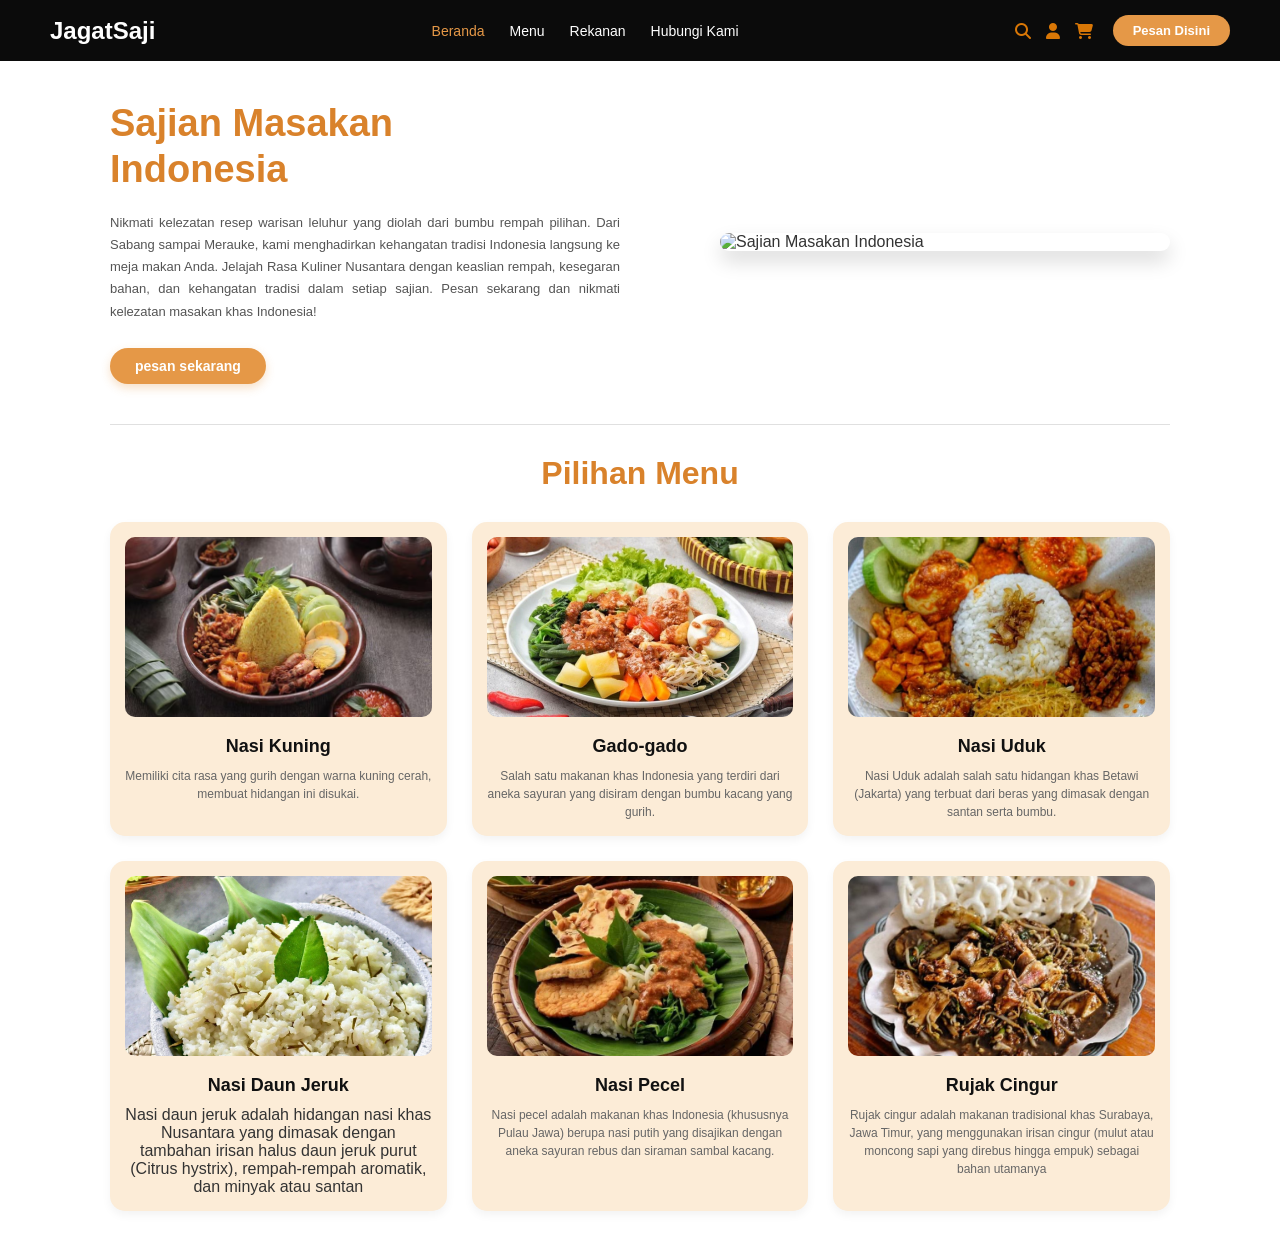
==== commit 8d0ac131: "Fix image tag formatting in index.html" ====
--- a/index.html
+++ b/index.html
@@ -81,7 +81,7 @@
                     </div>
 
                 <div class="menu-card">
-                    <img src="nasi pecel.jpg" alt="Nasi pecel">
+                    <img src="Nasi pecel.jpg" alt="Nasi pecel">
                     <h3>Nasi Pecel</h3>
                     <p>Nasi pecel adalah makanan khas Indonesia (khususnya Pulau Jawa) berupa nasi putih yang disajikan dengan aneka sayuran rebus dan siraman sambal kacang.</p>
                 </div>
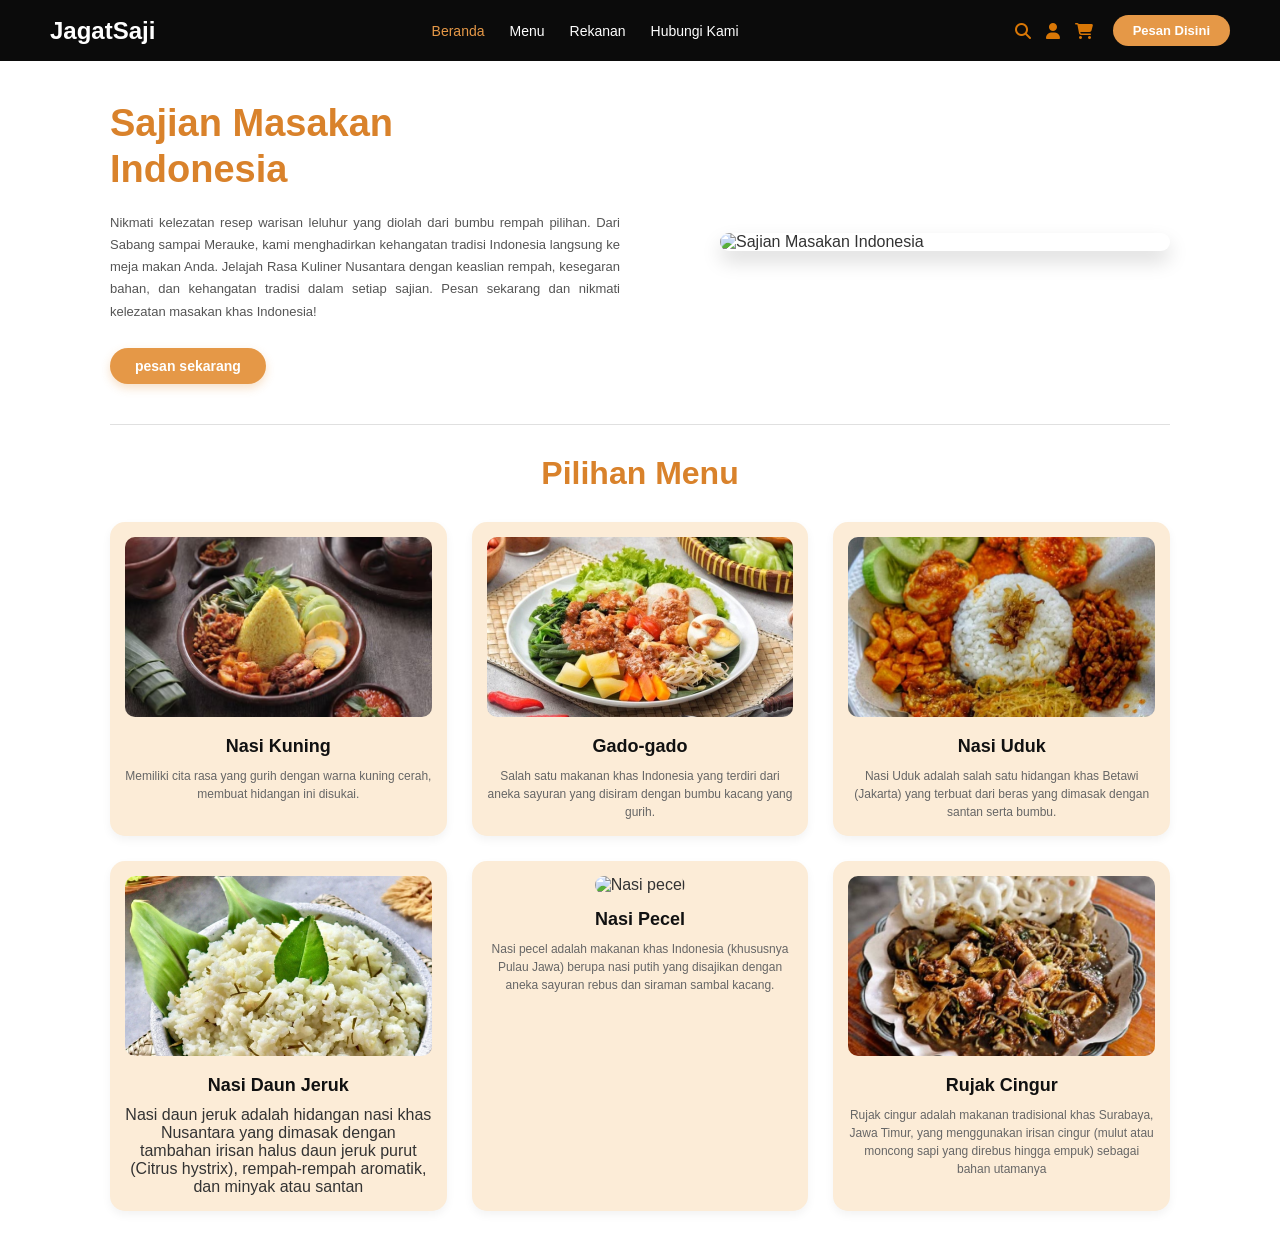
==== commit 29e63ca4: "Update index.html" ====
--- a/index.html
+++ b/index.html
@@ -81,7 +81,7 @@
                     </div>
 
                 <div class="menu-card">
-                    <img src="Nasi pecel.jpg" alt="Nasi pecel">
+                    <img src="nasi pecel.jpg" alt="Nasi pecel">
                     <h3>Nasi Pecel</h3>
                     <p>Nasi pecel adalah makanan khas Indonesia (khususnya Pulau Jawa) berupa nasi putih yang disajikan dengan aneka sayuran rebus dan siraman sambal kacang.</p>
                 </div>
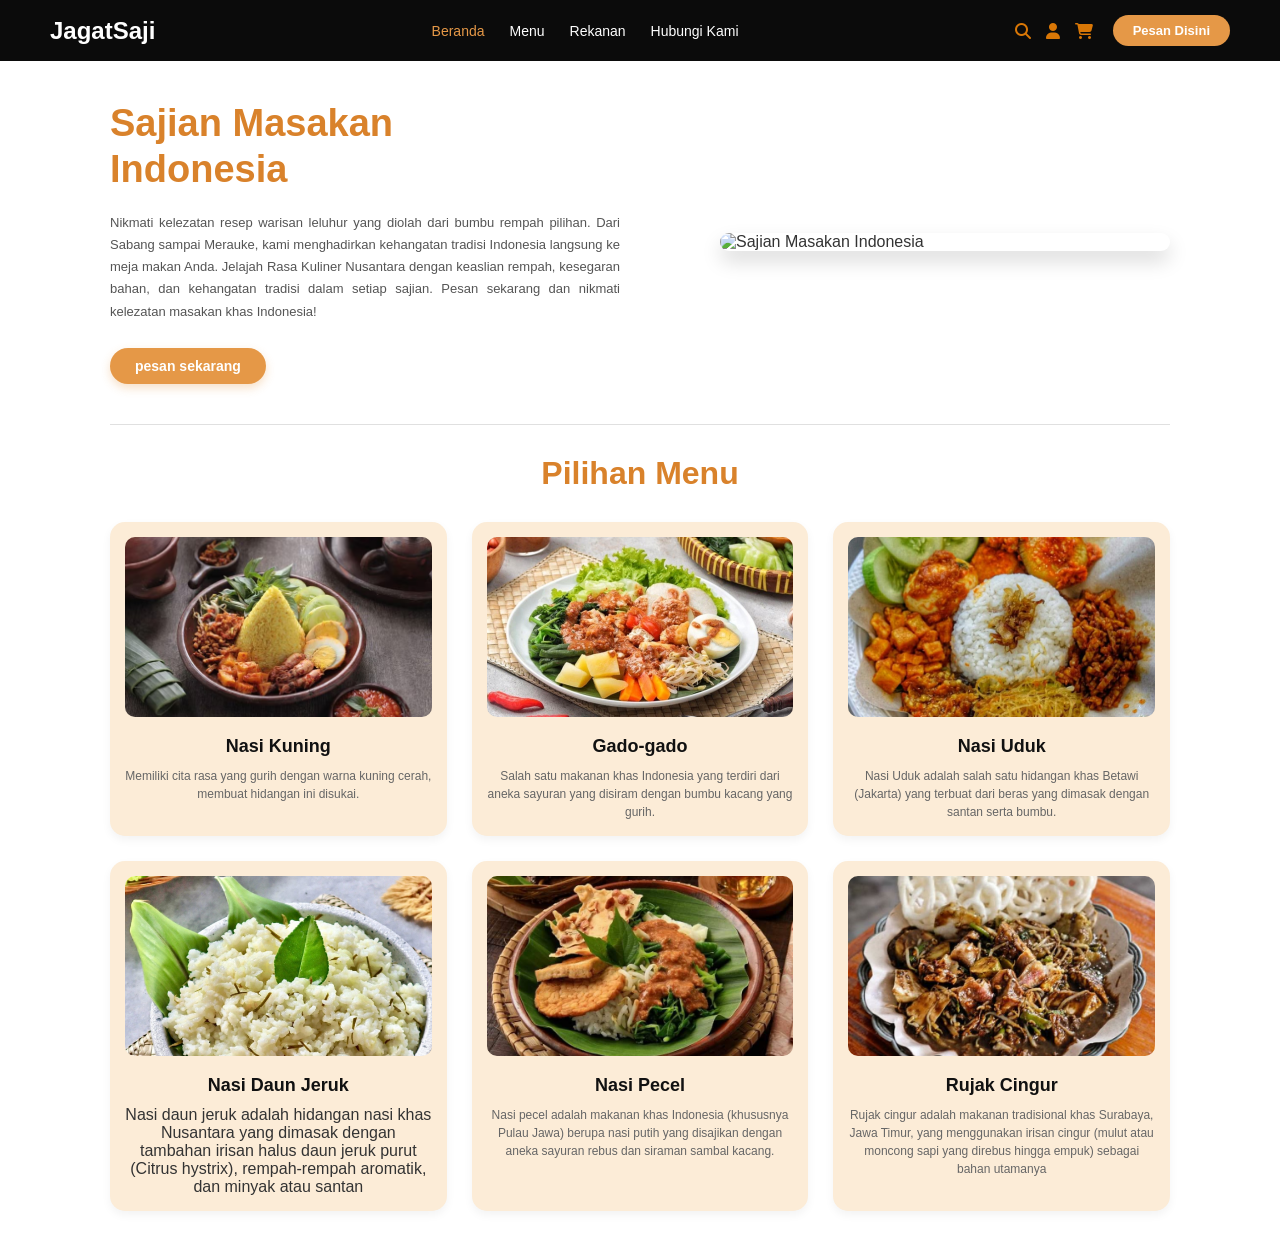
==== commit e7cb2229: "Fix image tag formatting in index.html" ====
--- a/index.html
+++ b/index.html
@@ -81,7 +81,7 @@
                     </div>
 
                 <div class="menu-card">
-                    <img src="nasi pecel.jpg" alt="Nasi pecel">
+                    <img src="Nasi pecel.jpg" alt="Nasi pecel">
                     <h3>Nasi Pecel</h3>
                     <p>Nasi pecel adalah makanan khas Indonesia (khususnya Pulau Jawa) berupa nasi putih yang disajikan dengan aneka sayuran rebus dan siraman sambal kacang.</p>
                 </div>
